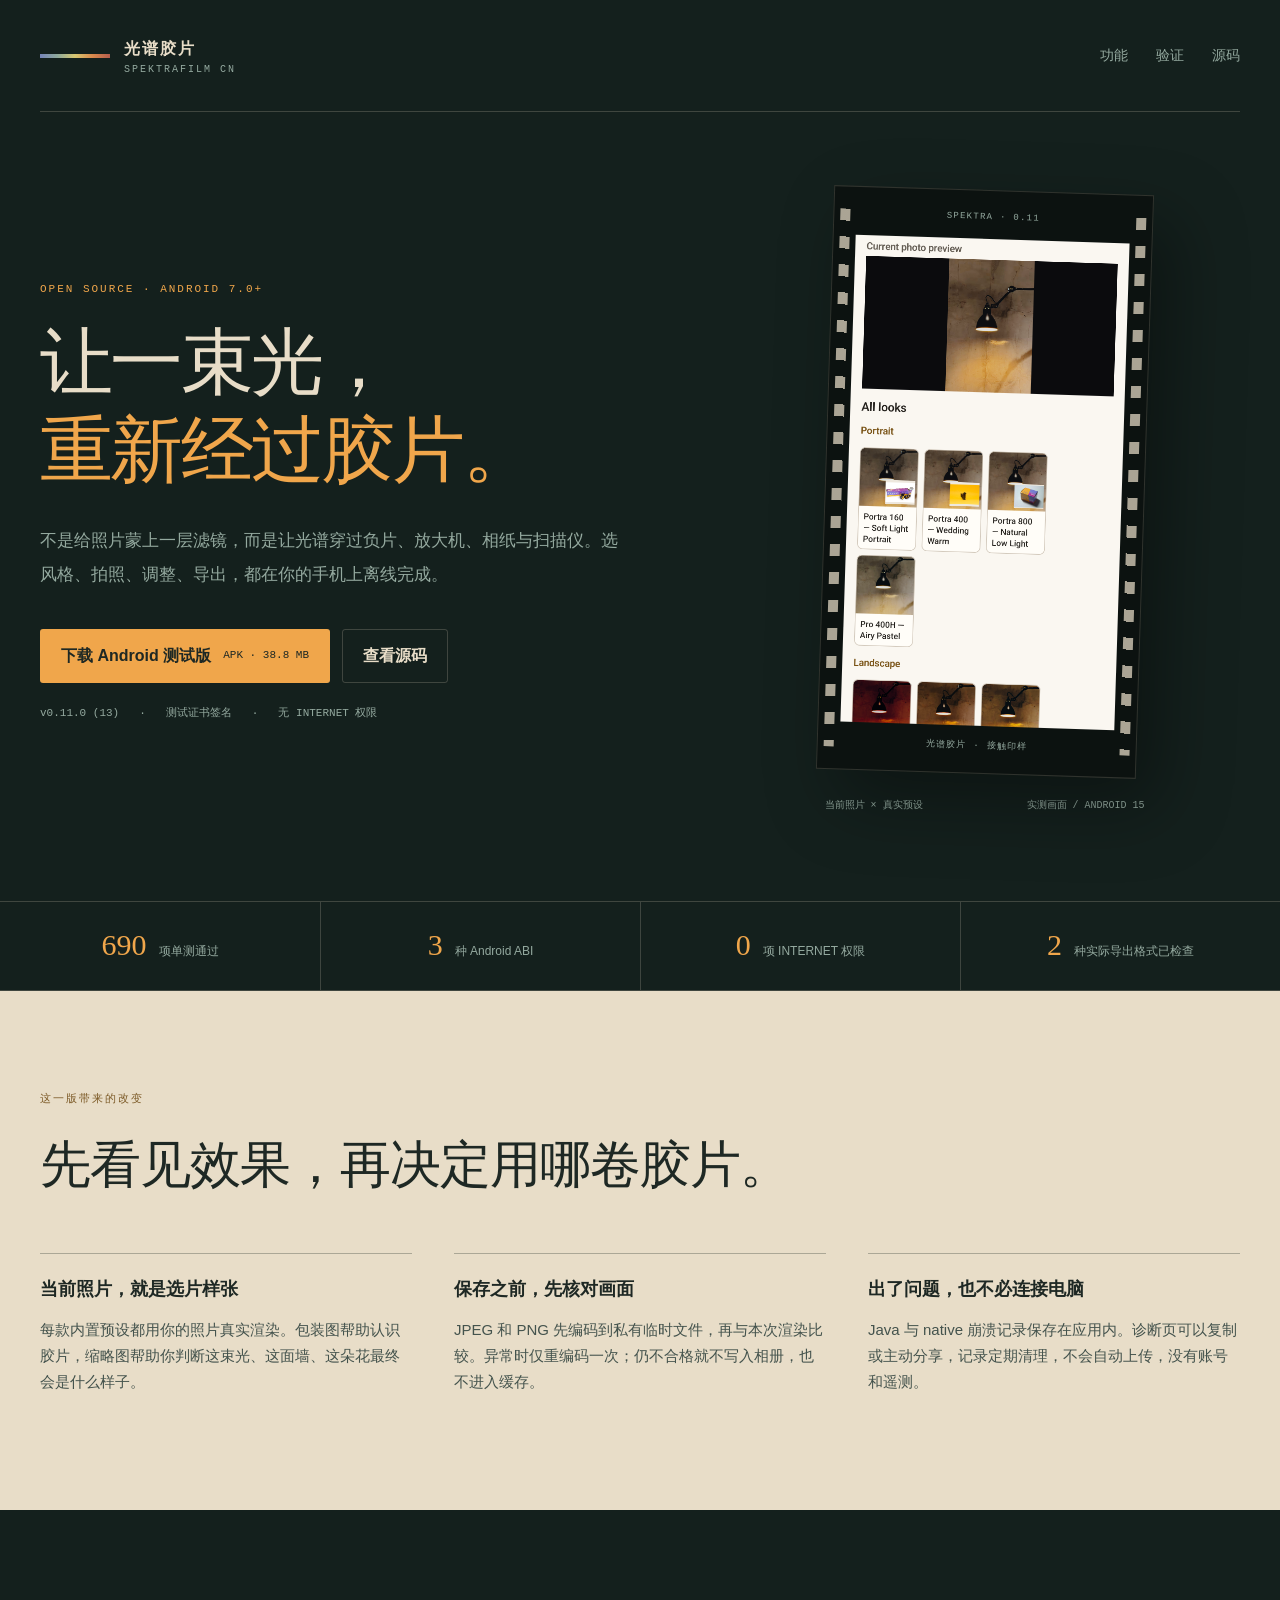
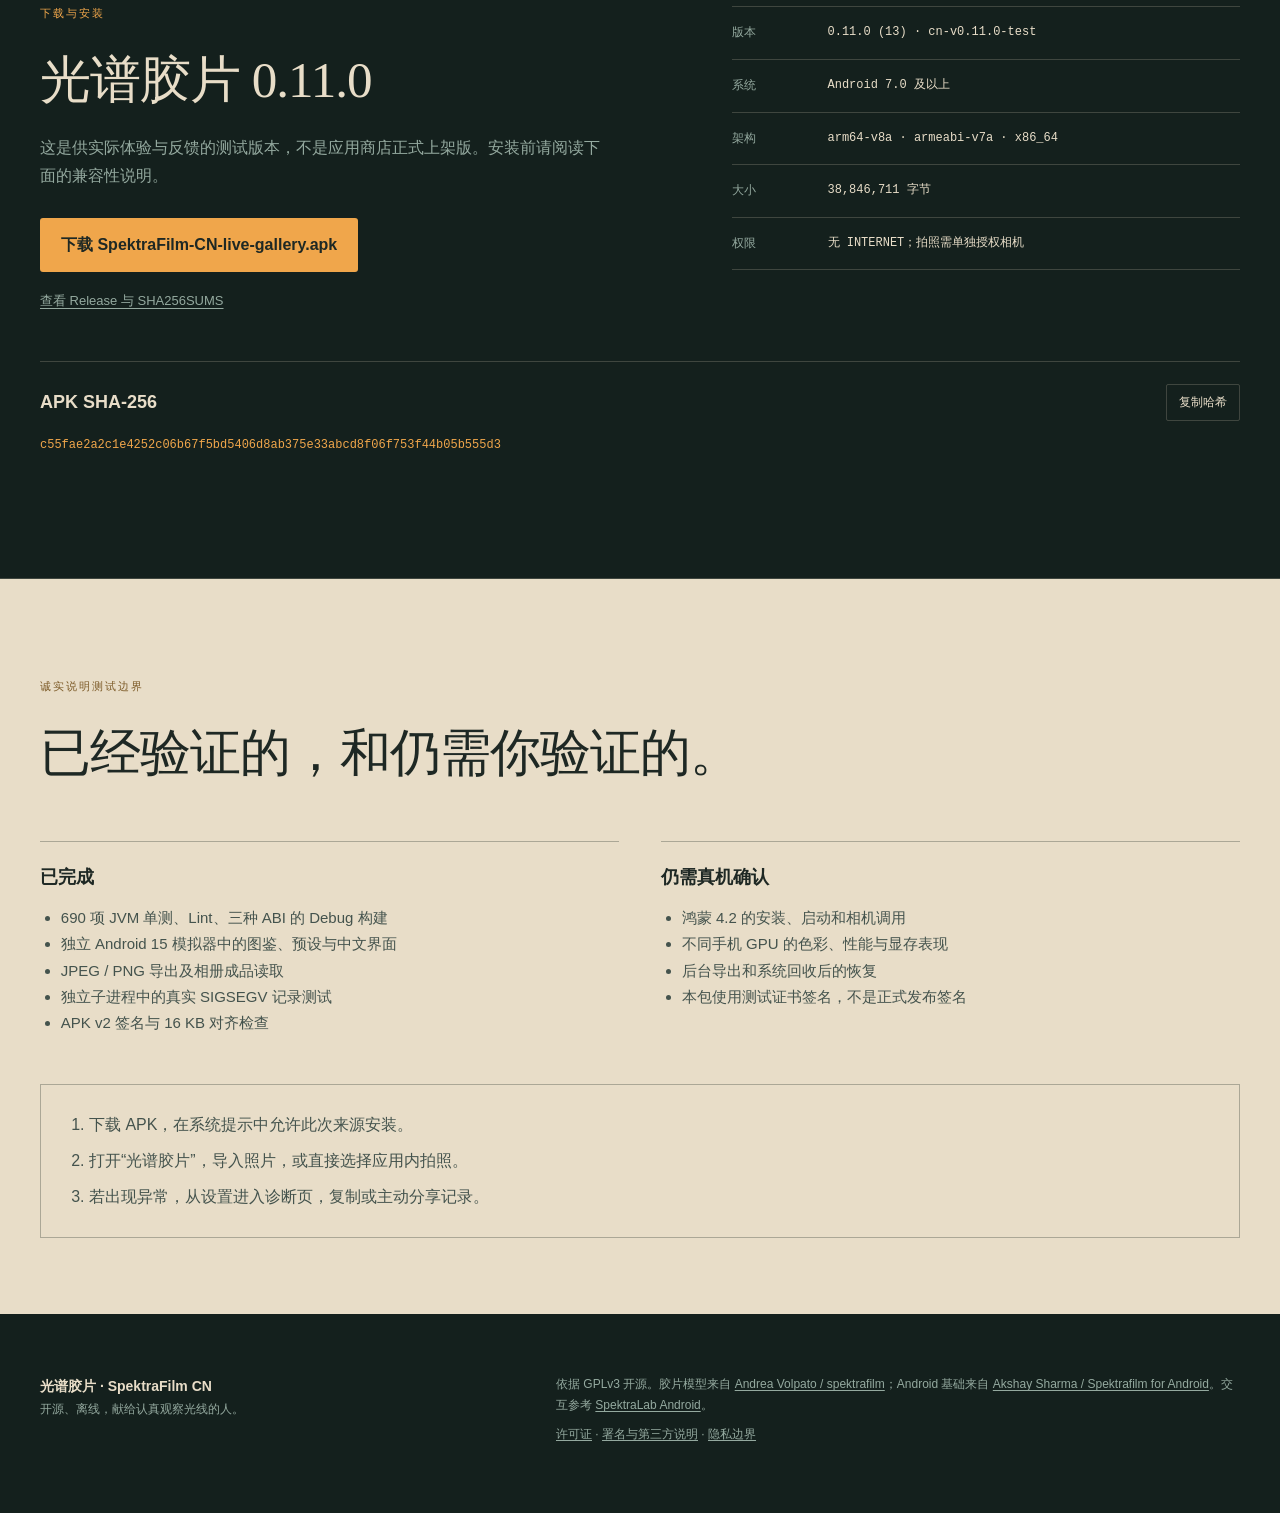
==== docs/index.html @ 11cb579d "SpektraFilm CN 0.11.0" ====
<!doctype html>
<html lang="zh-CN">
<head>
  <meta charset="utf-8">
  <meta name="viewport" content="width=device-width, initial-scale=1">
  <meta name="theme-color" content="#14201D">
  <meta name="description" content="光谱胶片 SpektraFilm CN：开源、离线的 Android 光谱胶片模拟。下载 0.11.0 测试版。">
  <title>光谱胶片 SpektraFilm CN — 让一束光，重新经过胶片</title>
  <link rel="stylesheet" href="site/style.css">
</head>
<body id="top">
  <a class="skip-link" href="#download">跳到下载信息</a>
  <header class="site-header">
    <a class="wordmark" href="#top" aria-label="光谱胶片首页">
      <span class="spectrum" aria-hidden="true"></span>
      <span>光谱胶片</span>
      <small>SPEKTRAFILM CN</small>
    </a>
    <nav aria-label="页面导航">
      <a href="#features">功能</a>
      <a href="#verification">验证</a>
      <a href="https://github.com/idsmile812-design/SpektraFilm-CN">源码</a>
    </nav>
  </header>

  <main>
    <section class="hero" aria-labelledby="hero-title">
      <div class="hero-copy">
        <p class="eyebrow">OPEN SOURCE · ANDROID 7.0+</p>
        <h1 id="hero-title">让一束光，<br><em>重新经过胶片。</em></h1>
        <p class="hero-intro">不是给照片蒙上一层滤镜，而是让光谱穿过负片、放大机、相纸与扫描仪。选风格、拍照、调整、导出，都在你的手机上离线完成。</p>
        <div class="actions">
          <a class="button button-primary" href="https://github.com/idsmile812-design/SpektraFilm-CN/releases/download/cn-v0.11.0-test/SpektraFilm-CN-live-gallery.apk">
            <span>下载 Android 测试版</span><small>APK · 38.8 MB</small>
          </a>
          <a class="button button-secondary" href="https://github.com/idsmile812-design/SpektraFilm-CN">查看源码</a>
        </div>
        <p class="release-line"><span>v0.11.0 (13)</span><span>测试证书签名</span><span>无 INTERNET 权限</span></p>
      </div>

      <figure class="film-figure">
        <div class="film-strip">
          <div class="film-leader" aria-hidden="true">SPEKTRA · 0.11</div>
          <img src="site/app-gallery.png" width="1080" height="2400" alt="光谱胶片真实应用画面：当前灯影照片经过多款内置预设后形成风格缩略图，右下角保留部分原版胶片包装">
          <div class="film-tail" aria-hidden="true">光谱胶片 · 接触印样</div>
        </div>
        <figcaption><span>当前照片 × 真实预设</span><span>实测画面 / ANDROID 15</span></figcaption>
      </figure>
    </section>

    <section class="proof-line" aria-label="构建验证摘要">
      <div><strong>690</strong><span>项单测通过</span></div>
      <div><strong>3</strong><span>种 Android ABI</span></div>
      <div><strong>0</strong><span>项 INTERNET 权限</span></div>
      <div><strong>2</strong><span>种实际导出格式已检查</span></div>
    </section>

    <section class="content-section" id="features" aria-labelledby="features-title">
      <p class="section-label">这一版带来的改变</p>
      <h2 id="features-title">先看见效果，再决定用哪卷胶片。</h2>
      <div class="feature-grid">
        <article>
          <h3>当前照片，就是选片样张</h3>
          <p>每款内置预设都用你的照片真实渲染。包装图帮助认识胶片，缩略图帮助你判断这束光、这面墙、这朵花最终会是什么样子。</p>
        </article>
        <article>
          <h3>保存之前，先核对画面</h3>
          <p>JPEG 和 PNG 先编码到私有临时文件，再与本次渲染比较。异常时仅重编码一次；仍不合格就不写入相册，也不进入缓存。</p>
        </article>
        <article>
          <h3>出了问题，也不必连接电脑</h3>
          <p>Java 与 native 崩溃记录保存在应用内。诊断页可以复制或主动分享，记录定期清理，不会自动上传，没有账号和遥测。</p>
        </article>
      </div>
    </section>

    <section class="download-section" id="download" aria-labelledby="download-title">
      <div class="download-copy">
        <p class="section-label">下载与安装</p>
        <h2 id="download-title">光谱胶片 0.11.0</h2>
        <p>这是供实际体验与反馈的测试版本，不是应用商店正式上架版。安装前请阅读下面的兼容性说明。</p>
        <a class="button button-primary" href="https://github.com/idsmile812-design/SpektraFilm-CN/releases/download/cn-v0.11.0-test/SpektraFilm-CN-live-gallery.apk">下载 SpektraFilm-CN-live-gallery.apk</a>
        <a class="release-link" href="https://github.com/idsmile812-design/SpektraFilm-CN/releases/tag/cn-v0.11.0-test">查看 Release 与 SHA256SUMS</a>
      </div>
      <dl class="metadata">
        <div><dt>版本</dt><dd>0.11.0 (13) · cn-v0.11.0-test</dd></div>
        <div><dt>系统</dt><dd>Android 7.0 及以上</dd></div>
        <div><dt>架构</dt><dd>arm64-v8a · armeabi-v7a · x86_64</dd></div>
        <div><dt>大小</dt><dd>38,846,711 字节</dd></div>
        <div><dt>权限</dt><dd>无 INTERNET；拍照需单独授权相机</dd></div>
      </dl>
      <div class="hash-block">
        <div class="hash-heading"><h3>APK SHA-256</h3><button id="copy-hash" type="button" data-hash="c55fae2a2c1e4252c06b67f5bd5406d8ab375e33abcd8f06f753f44b05b555d3">复制哈希</button></div>
        <code id="apk-hash">c55fae2a2c1e4252c06b67f5bd5406d8ab375e33abcd8f06f753f44b05b555d3</code>
        <p id="copy-status" role="status" aria-live="polite"></p>
      </div>
    </section>

    <section class="content-section verification" id="verification" aria-labelledby="verification-title">
      <p class="section-label">诚实说明测试边界</p>
      <h2 id="verification-title">已经验证的，和仍需你验证的。</h2>
      <div class="verification-grid">
        <article>
          <h3>已完成</h3>
          <ul>
            <li>690 项 JVM 单测、Lint、三种 ABI 的 Debug 构建</li>
            <li>独立 Android 15 模拟器中的图鉴、预设与中文界面</li>
            <li>JPEG / PNG 导出及相册成品读取</li>
            <li>独立子进程中的真实 SIGSEGV 记录测试</li>
            <li>APK v2 签名与 16 KB 对齐检查</li>
          </ul>
        </article>
        <article>
          <h3>仍需真机确认</h3>
          <ul>
            <li>鸿蒙 4.2 的安装、启动和相机调用</li>
            <li>不同手机 GPU 的色彩、性能与显存表现</li>
            <li>后台导出和系统回收后的恢复</li>
            <li>本包使用测试证书签名，不是正式发布签名</li>
          </ul>
        </article>
      </div>
      <ol class="install-steps">
        <li>下载 APK，在系统提示中允许此次来源安装。</li>
        <li>打开“光谱胶片”，导入照片，或直接选择应用内拍照。</li>
        <li>若出现异常，从设置进入诊断页，复制或主动分享记录。</li>
      </ol>
    </section>
  </main>

  <footer>
    <div>
      <strong>光谱胶片 · SpektraFilm CN</strong>
      <p>开源、离线，献给认真观察光线的人。</p>
    </div>
    <div class="credits">
      <p>依据 GPLv3 开源。胶片模型来自 <a href="https://github.com/andreavolpato/spektrafilm">Andrea Volpato / spektrafilm</a>；Android 基础来自 <a href="https://github.com/thetechgeekko/Spektrafilm-android">Akshay Sharma / Spektrafilm for Android</a>。交互参考 <a href="https://github.com/SAINTTaiYi/SpektraLab-Android">SpektraLab Android</a>。</p>
      <p><a href="https://github.com/idsmile812-design/SpektraFilm-CN/blob/main/LICENSE">许可证</a> · <a href="https://github.com/idsmile812-design/SpektraFilm-CN/blob/main/NOTICE.md">署名与第三方说明</a> · <a href="https://github.com/idsmile812-design/SpektraFilm-CN/blob/main/docs/PRIVACY.md">隐私边界</a></p>
    </div>
  </footer>

  <script>
    (() => {
      const button = document.getElementById('copy-hash');
      const status = document.getElementById('copy-status');
      button.addEventListener('click', async () => {
        const value = button.dataset.hash;
        try {
          if (navigator.clipboard && window.isSecureContext) {
            await navigator.clipboard.writeText(value);
          } else {
            const field = document.createElement('textarea');
            field.value = value;
            field.setAttribute('readonly', '');
            field.style.position = 'fixed';
            field.style.opacity = '0';
            document.body.appendChild(field);
            field.select();
            const copied = document.execCommand('copy');
            field.remove();
            if (!copied) throw new Error('copy failed');
          }
          status.textContent = '已复制，可用于核对下载文件。';
          button.textContent = '已复制';
        } catch (_) {
          status.textContent = '请选中上方哈希并手动复制。';
        }
      });
    })();
  </script>
</body>
</html>
---- docs/site/style.css ----
:root {
  color-scheme: dark;
  --darkroom: #14201D;
  --paper: #E8DDC8;
  --amber: #F0A64B;
  --sage: #94A99F;
  --ink: #1E2824;
  --line: rgba(232, 221, 200, 0.2);
  --display: "Songti SC", "STSong", "Noto Serif CJK SC", serif;
  --body: "PingFang SC", "Microsoft YaHei", "Noto Sans CJK SC", sans-serif;
  --mono: "SFMono-Regular", "Cascadia Mono", "JetBrains Mono", monospace;
}

* { box-sizing: border-box; }
html { scroll-behavior: smooth; }
body {
  margin: 0;
  background: var(--darkroom);
  color: var(--paper);
  font-family: var(--body);
  font-size: 16px;
  line-height: 1.75;
  -webkit-font-smoothing: antialiased;
}
a { color: inherit; text-underline-offset: 0.2em; }
a:focus-visible, button:focus-visible {
  outline: 3px solid var(--amber);
  outline-offset: 5px;
}
img { display: block; max-width: 100%; }
button { font: inherit; }
.skip-link {
  position: fixed;
  top: 12px;
  left: 12px;
  z-index: 20;
  padding: 10px 16px;
  background: var(--amber);
  color: var(--ink);
  transform: translateY(-180%);
}
.skip-link:focus { transform: translateY(0); }

.site-header {
  width: min(1280px, calc(100% - 80px));
  min-height: 112px;
  margin: 0 auto;
  display: flex;
  align-items: center;
  justify-content: space-between;
  gap: 28px;
  border-bottom: 1px solid var(--line);
}
.wordmark {
  display: grid;
  grid-template-columns: 70px auto;
  column-gap: 14px;
  align-items: center;
  text-decoration: none;
  font-weight: 650;
  letter-spacing: 0.12em;
}
.wordmark small {
  grid-column: 2;
  color: var(--sage);
  font: 10px/1.4 var(--mono);
  letter-spacing: 0.2em;
}
.spectrum {
  grid-row: 1 / span 2;
  width: 70px;
  height: 4px;
  background: linear-gradient(90deg, #7584B8, #8EA99B, #D7C771, #D9894C, #B45D4D);
}
.site-header nav { display: flex; gap: 28px; }
.site-header nav a {
  color: var(--sage);
  text-decoration: none;
  font-size: 14px;
}
.site-header nav a:hover { color: var(--amber); }

.hero {
  width: min(1280px, calc(100% - 80px));
  min-height: 760px;
  margin: 0 auto;
  padding: 78px 0 88px;
  display: grid;
  grid-template-columns: minmax(0, 1.08fr) minmax(340px, 0.92fr);
  align-items: center;
  gap: clamp(48px, 7vw, 110px);
}
.eyebrow, .section-label {
  margin: 0 0 22px;
  color: var(--amber);
  font: 11px/1.5 var(--mono);
  letter-spacing: 0.18em;
  text-transform: uppercase;
}
h1, h2, h3, p { margin-top: 0; }
h1 {
  margin-bottom: 30px;
  font: 500 clamp(48px, 5.7vw, 82px)/1.2 var(--display);
  letter-spacing: -0.035em;
}
h1 em { color: var(--amber); font-style: normal; }
.hero-intro {
  max-width: 580px;
  margin-bottom: 38px;
  color: var(--sage);
  font-size: 17px;
  line-height: 1.95;
}
.actions { display: flex; flex-wrap: wrap; gap: 12px; align-items: stretch; }
.button {
  min-height: 54px;
  padding: 13px 20px;
  display: inline-flex;
  align-items: center;
  justify-content: center;
  gap: 12px;
  border: 1px solid transparent;
  border-radius: 3px;
  text-decoration: none;
  font-weight: 650;
  line-height: 1.45;
  transition: background-color 160ms ease, color 160ms ease, border-color 160ms ease;
}
.button small { font: 11px/1.4 var(--mono); font-weight: 400; }
.button-primary { background: var(--amber); color: var(--ink); }
.button-primary:hover { background: #F6BC71; }
.button-secondary { border-color: var(--line); color: var(--paper); }
.button-secondary:hover { border-color: var(--amber); color: var(--amber); }
.release-line {
  margin: 22px 0 0;
  display: flex;
  flex-wrap: wrap;
  gap: 8px 20px;
  color: var(--sage);
  font: 11px/1.6 var(--mono);
}
.release-line span + span::before { content: "·"; margin-right: 20px; }

.film-figure { margin: 0; justify-self: center; animation: contact-in 650ms ease-out both; }
.film-strip {
  position: relative;
  width: min(320px, 72vw);
  padding: 20px 22px;
  background: #0C1210;
  border: 1px solid rgba(232, 221, 200, 0.16);
  box-shadow: 22px 28px 70px rgba(0, 0, 0, 0.36);
  transform: rotate(1.8deg);
}
.film-strip::before, .film-strip::after {
  content: "";
  position: absolute;
  top: 22px;
  bottom: 22px;
  width: 10px;
  background: repeating-linear-gradient(to bottom, var(--paper) 0 12px, transparent 12px 28px);
  opacity: 0.72;
}
.film-strip::before { left: 6px; }
.film-strip::after { right: 6px; }
.film-strip img { width: 100%; height: auto; aspect-ratio: 9 / 16; object-fit: cover; }
.film-leader, .film-tail {
  color: var(--sage);
  font: 9px/1.5 var(--mono);
  letter-spacing: 0.14em;
  text-align: center;
}
.film-leader { padding: 0 0 14px; }
.film-tail { padding: 14px 0 0; }
.film-figure figcaption {
  margin-top: 24px;
  display: flex;
  justify-content: space-between;
  gap: 20px;
  color: var(--sage);
  font: 10px/1.5 var(--mono);
}
@keyframes contact-in {
  from { opacity: 0; transform: translateY(20px); }
  to { opacity: 1; transform: translateY(0); }
}

.proof-line {
  display: grid;
  grid-template-columns: repeat(4, 1fr);
  border-top: 1px solid var(--line);
  border-bottom: 1px solid var(--line);
}
.proof-line > div {
  padding: 28px clamp(16px, 3vw, 48px);
  display: flex;
  align-items: baseline;
  justify-content: center;
  gap: 12px;
}
.proof-line > div + div { border-left: 1px solid var(--line); }
.proof-line strong { color: var(--amber); font: 500 30px/1 var(--display); }
.proof-line span { color: var(--sage); font-size: 12px; }

.content-section {
  padding: 100px max(40px, calc((100vw - 1200px) / 2));
  background: var(--paper);
  color: var(--ink);
}
.content-section .section-label { color: #7C5A27; }
.content-section h2, .download-section h2 {
  max-width: 780px;
  margin-bottom: 54px;
  font: 500 clamp(34px, 4vw, 52px)/1.35 var(--display);
  letter-spacing: -0.02em;
}
.feature-grid, .verification-grid {
  display: grid;
  grid-template-columns: repeat(3, 1fr);
  gap: 42px;
}
.feature-grid article { border-top: 1px solid rgba(30, 40, 36, 0.3); padding-top: 22px; }
.feature-grid h3, .verification-grid h3, .hash-block h3 {
  margin-bottom: 14px;
  font-size: 18px;
  line-height: 1.5;
}
.feature-grid p, .verification-grid li { color: #44534D; font-size: 15px; }

.download-section {
  padding: 96px max(40px, calc((100vw - 1200px) / 2));
  display: grid;
  grid-template-columns: 1.1fr 0.9fr;
  gap: 28px 70px;
  border-bottom: 1px solid var(--line);
}
.download-copy h2 { margin-bottom: 20px; }
.download-copy > p:not(.section-label) { max-width: 560px; margin-bottom: 28px; color: var(--sage); }
.download-copy .button { margin-bottom: 18px; }
.release-link { display: block; width: fit-content; color: var(--sage); font-size: 13px; }
.release-link:hover { color: var(--amber); }
.metadata { margin: 0; }
.metadata > div {
  padding: 15px 0;
  display: grid;
  grid-template-columns: 76px 1fr;
  gap: 20px;
  border-bottom: 1px solid var(--line);
}
.metadata > div:first-child { border-top: 1px solid var(--line); }
.metadata dt { color: var(--sage); font-size: 12px; }
.metadata dd { margin: 0; font: 12px/1.8 var(--mono); overflow-wrap: anywhere; }
.hash-block { grid-column: 1 / -1; margin-top: 20px; padding-top: 22px; border-top: 1px solid var(--line); }
.hash-heading { display: flex; align-items: center; justify-content: space-between; gap: 20px; }
.hash-block h3 { margin: 0; }
.hash-heading button {
  padding: 7px 12px;
  border: 1px solid var(--line);
  border-radius: 2px;
  background: transparent;
  color: var(--paper);
  cursor: pointer;
  font-size: 12px;
}
.hash-heading button:hover { border-color: var(--amber); color: var(--amber); }
.hash-block code {
  display: block;
  margin-top: 14px;
  color: var(--amber);
  font: 12px/1.8 var(--mono);
  overflow-wrap: anywhere;
}
#copy-status { min-height: 1.5em; margin: 8px 0 0; color: var(--sage); font-size: 12px; }

.verification { padding-bottom: 76px; }
.verification-grid { grid-template-columns: 1fr 1fr; }
.verification-grid article { border-top: 1px solid rgba(30, 40, 36, 0.3); padding-top: 22px; }
.verification-grid ul { margin: 0; padding-left: 1.3em; }
.install-steps {
  margin: 48px 0 0;
  padding: 26px 26px 26px 48px;
  border: 1px solid rgba(30, 40, 36, 0.3);
  color: #44534D;
}
.install-steps li + li { margin-top: 8px; }

footer {
  padding: 60px max(40px, calc((100vw - 1200px) / 2));
  display: grid;
  grid-template-columns: 0.8fr 1.2fr;
  gap: 60px;
  color: var(--sage);
  font-size: 12px;
}
footer strong { color: var(--paper); font-size: 14px; }
footer p { margin-bottom: 8px; }
.credits a:hover { color: var(--amber); }

@media (max-width: 900px) {
  .hero { grid-template-columns: 1fr; padding-top: 58px; }
  .hero-copy { max-width: 680px; }
  .film-figure { margin-top: 20px; }
  .film-strip { width: min(300px, 68vw); }
  .proof-line { grid-template-columns: 1fr 1fr; }
  .proof-line > div:nth-child(3) { border-left: 0; border-top: 1px solid var(--line); }
  .proof-line > div:nth-child(4) { border-top: 1px solid var(--line); }
  .feature-grid { grid-template-columns: 1fr; gap: 30px; }
  .download-section { grid-template-columns: 1fr; }
}

@media (max-width: 600px) {
  body { font-size: 15px; }
  .site-header, .hero { width: calc(100% - 36px); }
  .site-header { min-height: 88px; }
  .site-header nav { gap: 16px; }
  .site-header nav a { font-size: 12px; }
  .wordmark { grid-template-columns: 42px auto; column-gap: 10px; font-size: 14px; }
  .spectrum { width: 42px; }
  .wordmark small { font-size: 8px; }
  .hero { min-height: 0; padding: 46px 0 62px; gap: 36px; }
  h1 { font-size: clamp(42px, 12vw, 58px); }
  .hero-intro { font-size: 15px; }
  .actions { flex-direction: column; }
  .button { width: 100%; }
  .release-line { display: block; }
  .release-line span { display: block; }
  .release-line span + span::before { content: none; }
  .proof-line > div { padding: 22px 12px; flex-direction: column; align-items: center; gap: 8px; text-align: center; }
  .content-section, .download-section { padding: 68px 22px; }
  .content-section h2, .download-section h2 { margin-bottom: 34px; font-size: 34px; }
  .verification-grid { grid-template-columns: 1fr; }
  .metadata > div { grid-template-columns: 58px 1fr; gap: 12px; }
  .hash-heading { align-items: flex-start; }
  footer { padding: 46px 22px; grid-template-columns: 1fr; gap: 24px; }
  .film-figure figcaption { font-size: 8px; }
}

@media (prefers-reduced-motion: reduce) {
  html { scroll-behavior: auto; }
  *, *::before, *::after { animation: none !important; transition: none !important; }
}
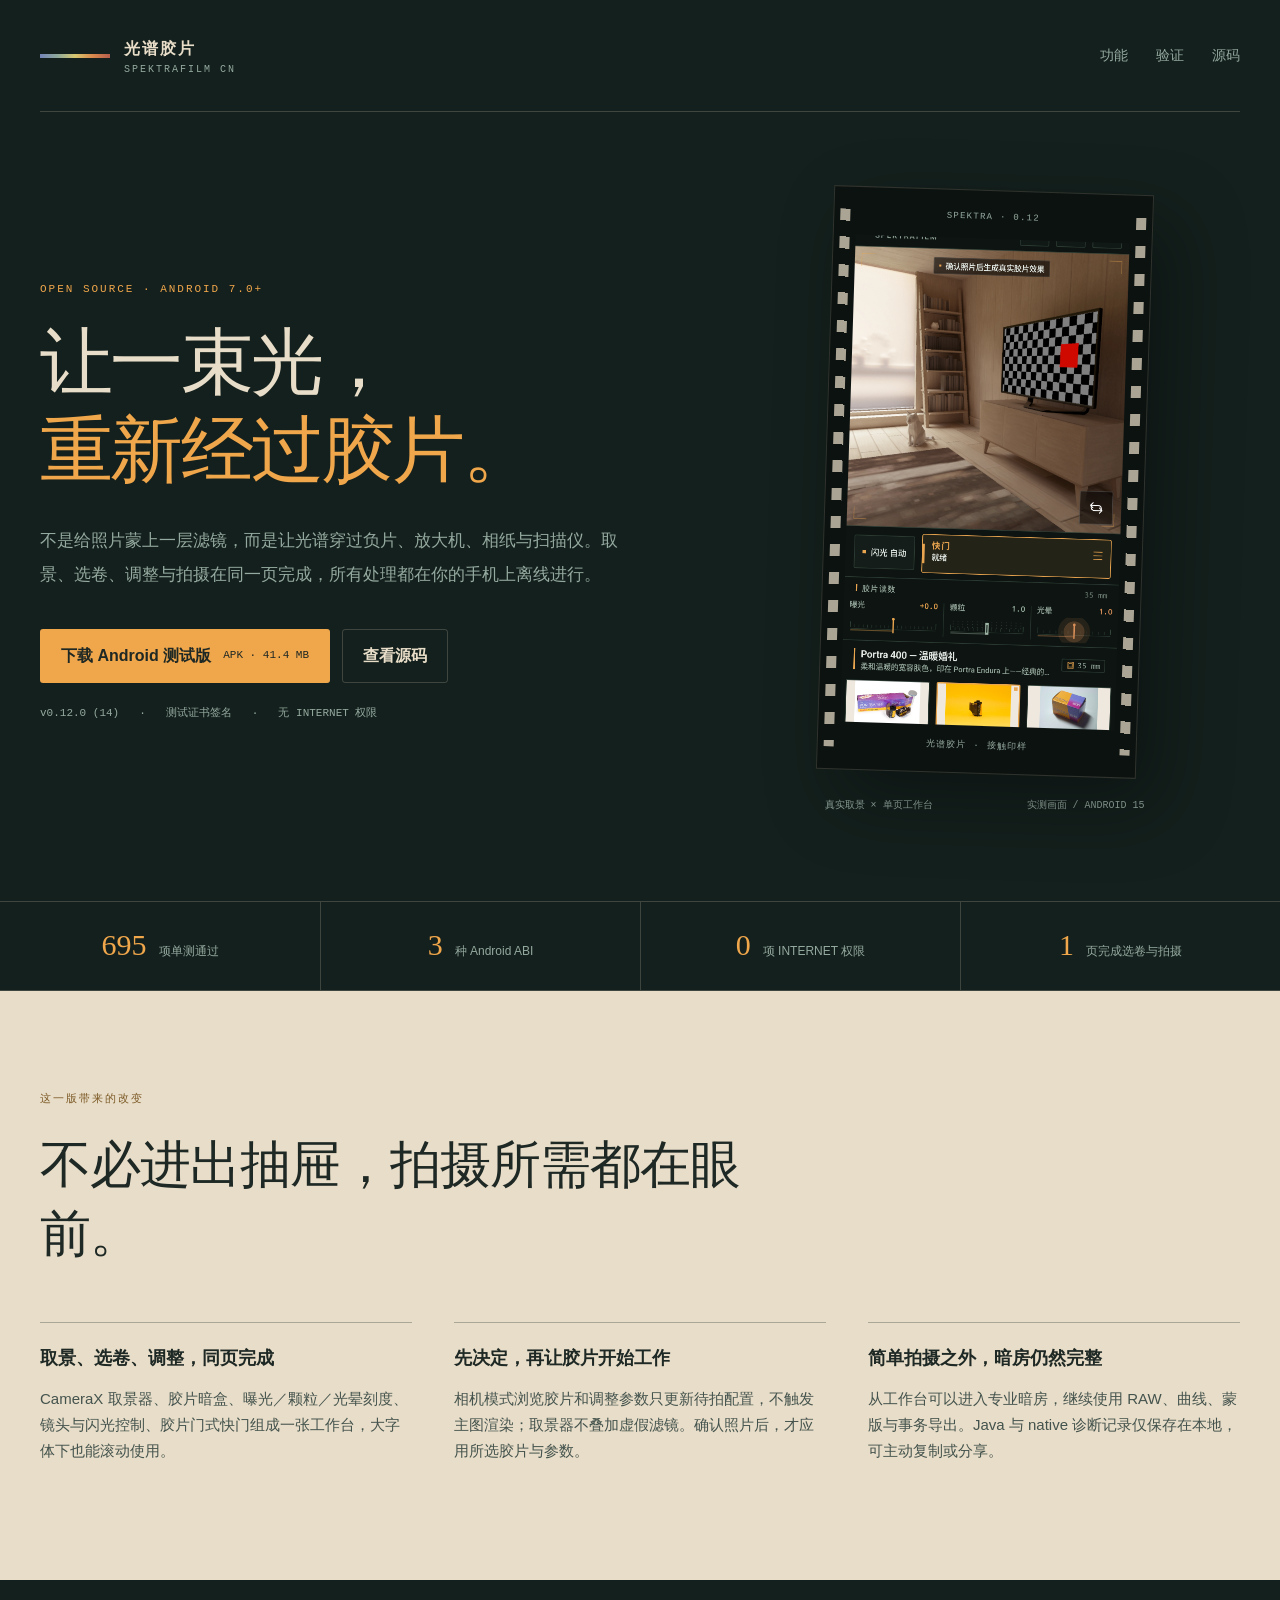
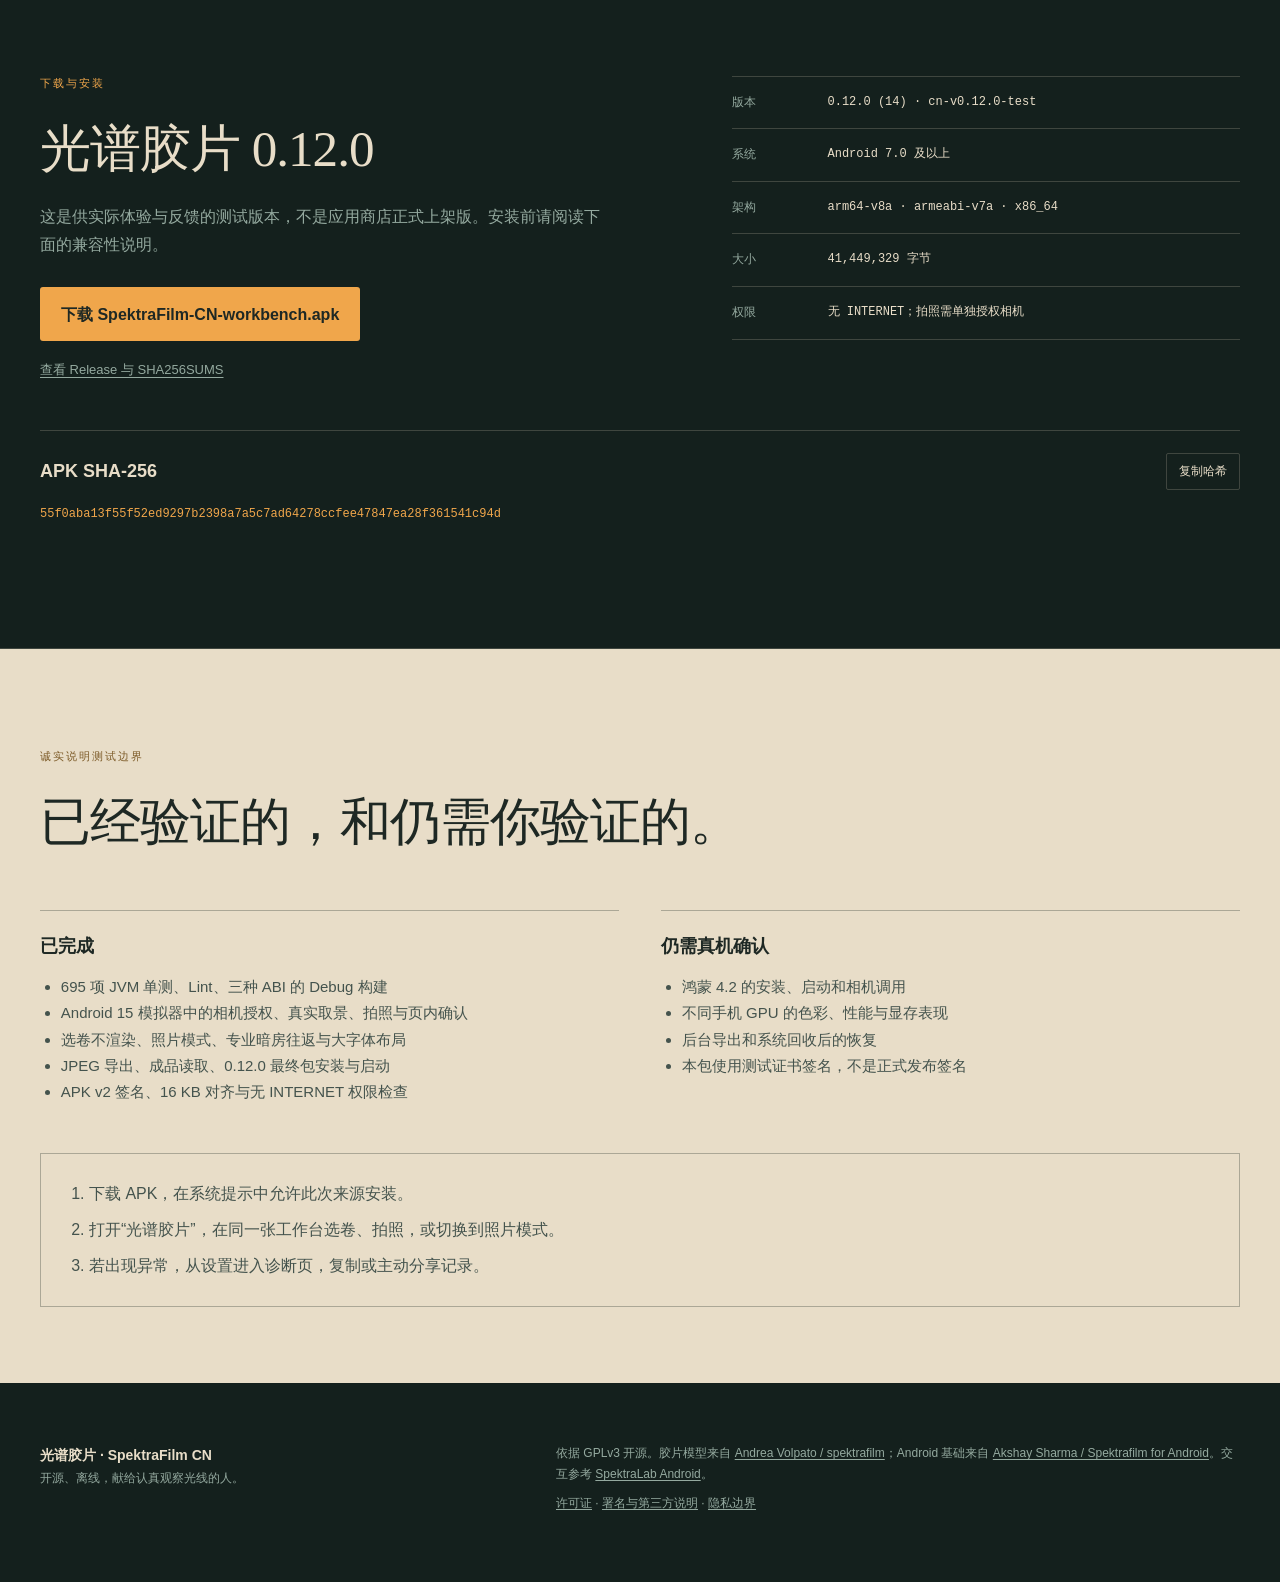
==== commit 05a24d44: "feat: add single-page capture workbench" ====
--- a/docs/index.html
+++ b/docs/index.html
@@ -4,7 +4,7 @@
   <meta charset="utf-8">
   <meta name="viewport" content="width=device-width, initial-scale=1">
   <meta name="theme-color" content="#14201D">
-  <meta name="description" content="光谱胶片 SpektraFilm CN：开源、离线的 Android 光谱胶片模拟。下载 0.11.0 测试版。">
+  <meta name="description" content="光谱胶片 SpektraFilm CN：开源、离线的 Android 光谱胶片模拟。下载 0.12.0 单页拍摄工作台测试版。">
   <title>光谱胶片 SpektraFilm CN — 让一束光，重新经过胶片</title>
   <link rel="stylesheet" href="site/style.css">
 </head>
@@ -28,48 +28,48 @@
       <div class="hero-copy">
         <p class="eyebrow">OPEN SOURCE · ANDROID 7.0+</p>
         <h1 id="hero-title">让一束光，<br><em>重新经过胶片。</em></h1>
-        <p class="hero-intro">不是给照片蒙上一层滤镜，而是让光谱穿过负片、放大机、相纸与扫描仪。选风格、拍照、调整、导出，都在你的手机上离线完成。</p>
+        <p class="hero-intro">不是给照片蒙上一层滤镜，而是让光谱穿过负片、放大机、相纸与扫描仪。取景、选卷、调整与拍摄在同一页完成，所有处理都在你的手机上离线进行。</p>
         <div class="actions">
-          <a class="button button-primary" href="https://github.com/idsmile812-design/SpektraFilm-CN/releases/download/cn-v0.11.0-test/SpektraFilm-CN-live-gallery.apk">
-            <span>下载 Android 测试版</span><small>APK · 38.8 MB</small>
+          <a class="button button-primary" href="https://github.com/idsmile812-design/SpektraFilm-CN/releases/download/cn-v0.12.0-test/SpektraFilm-CN-workbench.apk">
+            <span>下载 Android 测试版</span><small>APK · 41.4 MB</small>
           </a>
           <a class="button button-secondary" href="https://github.com/idsmile812-design/SpektraFilm-CN">查看源码</a>
         </div>
-        <p class="release-line"><span>v0.11.0 (13)</span><span>测试证书签名</span><span>无 INTERNET 权限</span></p>
+        <p class="release-line"><span>v0.12.0 (14)</span><span>测试证书签名</span><span>无 INTERNET 权限</span></p>
       </div>
 
       <figure class="film-figure">
         <div class="film-strip">
-          <div class="film-leader" aria-hidden="true">SPEKTRA · 0.11</div>
-          <img src="site/app-gallery.png" width="1080" height="2400" alt="光谱胶片真实应用画面：当前灯影照片经过多款内置预设后形成风格缩略图，右下角保留部分原版胶片包装">
+          <div class="film-leader" aria-hidden="true">SPEKTRA · 0.12</div>
+          <img src="site/app-gallery.png" width="1080" height="2400" alt="光谱胶片真实应用画面：单页拍摄工作台显示相机取景、刻度参数、快门和横向胶片暗盒">
           <div class="film-tail" aria-hidden="true">光谱胶片 · 接触印样</div>
         </div>
-        <figcaption><span>当前照片 × 真实预设</span><span>实测画面 / ANDROID 15</span></figcaption>
+        <figcaption><span>真实取景 × 单页工作台</span><span>实测画面 / ANDROID 15</span></figcaption>
       </figure>
     </section>
 
     <section class="proof-line" aria-label="构建验证摘要">
-      <div><strong>690</strong><span>项单测通过</span></div>
+      <div><strong>695</strong><span>项单测通过</span></div>
       <div><strong>3</strong><span>种 Android ABI</span></div>
       <div><strong>0</strong><span>项 INTERNET 权限</span></div>
-      <div><strong>2</strong><span>种实际导出格式已检查</span></div>
+      <div><strong>1</strong><span>页完成选卷与拍摄</span></div>
     </section>
 
     <section class="content-section" id="features" aria-labelledby="features-title">
       <p class="section-label">这一版带来的改变</p>
-      <h2 id="features-title">先看见效果，再决定用哪卷胶片。</h2>
+      <h2 id="features-title">不必进出抽屉，拍摄所需都在眼前。</h2>
       <div class="feature-grid">
         <article>
-          <h3>当前照片，就是选片样张</h3>
-          <p>每款内置预设都用你的照片真实渲染。包装图帮助认识胶片，缩略图帮助你判断这束光、这面墙、这朵花最终会是什么样子。</p>
+          <h3>取景、选卷、调整，同页完成</h3>
+          <p>CameraX 取景器、胶片暗盒、曝光／颗粒／光晕刻度、镜头与闪光控制、胶片门式快门组成一张工作台，大字体下也能滚动使用。</p>
         </article>
         <article>
-          <h3>保存之前，先核对画面</h3>
-          <p>JPEG 和 PNG 先编码到私有临时文件，再与本次渲染比较。异常时仅重编码一次；仍不合格就不写入相册，也不进入缓存。</p>
+          <h3>先决定，再让胶片开始工作</h3>
+          <p>相机模式浏览胶片和调整参数只更新待拍配置，不触发主图渲染；取景器不叠加虚假滤镜。确认照片后，才应用所选胶片与参数。</p>
         </article>
         <article>
-          <h3>出了问题，也不必连接电脑</h3>
-          <p>Java 与 native 崩溃记录保存在应用内。诊断页可以复制或主动分享，记录定期清理，不会自动上传，没有账号和遥测。</p>
+          <h3>简单拍摄之外，暗房仍然完整</h3>
+          <p>从工作台可以进入专业暗房，继续使用 RAW、曲线、蒙版与事务导出。Java 与 native 诊断记录仅保存在本地，可主动复制或分享。</p>
         </article>
       </div>
     </section>
@@ -77,21 +77,21 @@
     <section class="download-section" id="download" aria-labelledby="download-title">
       <div class="download-copy">
         <p class="section-label">下载与安装</p>
-        <h2 id="download-title">光谱胶片 0.11.0</h2>
+        <h2 id="download-title">光谱胶片 0.12.0</h2>
         <p>这是供实际体验与反馈的测试版本，不是应用商店正式上架版。安装前请阅读下面的兼容性说明。</p>
-        <a class="button button-primary" href="https://github.com/idsmile812-design/SpektraFilm-CN/releases/download/cn-v0.11.0-test/SpektraFilm-CN-live-gallery.apk">下载 SpektraFilm-CN-live-gallery.apk</a>
-        <a class="release-link" href="https://github.com/idsmile812-design/SpektraFilm-CN/releases/tag/cn-v0.11.0-test">查看 Release 与 SHA256SUMS</a>
+        <a class="button button-primary" href="https://github.com/idsmile812-design/SpektraFilm-CN/releases/download/cn-v0.12.0-test/SpektraFilm-CN-workbench.apk">下载 SpektraFilm-CN-workbench.apk</a>
+        <a class="release-link" href="https://github.com/idsmile812-design/SpektraFilm-CN/releases/tag/cn-v0.12.0-test">查看 Release 与 SHA256SUMS</a>
       </div>
       <dl class="metadata">
-        <div><dt>版本</dt><dd>0.11.0 (13) · cn-v0.11.0-test</dd></div>
+        <div><dt>版本</dt><dd>0.12.0 (14) · cn-v0.12.0-test</dd></div>
         <div><dt>系统</dt><dd>Android 7.0 及以上</dd></div>
         <div><dt>架构</dt><dd>arm64-v8a · armeabi-v7a · x86_64</dd></div>
-        <div><dt>大小</dt><dd>38,846,711 字节</dd></div>
+        <div><dt>大小</dt><dd>41,449,329 字节</dd></div>
         <div><dt>权限</dt><dd>无 INTERNET；拍照需单独授权相机</dd></div>
       </dl>
       <div class="hash-block">
-        <div class="hash-heading"><h3>APK SHA-256</h3><button id="copy-hash" type="button" data-hash="c55fae2a2c1e4252c06b67f5bd5406d8ab375e33abcd8f06f753f44b05b555d3">复制哈希</button></div>
-        <code id="apk-hash">c55fae2a2c1e4252c06b67f5bd5406d8ab375e33abcd8f06f753f44b05b555d3</code>
+        <div class="hash-heading"><h3>APK SHA-256</h3><button id="copy-hash" type="button" data-hash="55f0aba13f55f52ed9297b2398a7a5c7ad64278ccfee47847ea28f361541c94d">复制哈希</button></div>
+        <code id="apk-hash">55f0aba13f55f52ed9297b2398a7a5c7ad64278ccfee47847ea28f361541c94d</code>
         <p id="copy-status" role="status" aria-live="polite"></p>
       </div>
     </section>
@@ -103,11 +103,11 @@
         <article>
           <h3>已完成</h3>
           <ul>
-            <li>690 项 JVM 单测、Lint、三种 ABI 的 Debug 构建</li>
-            <li>独立 Android 15 模拟器中的图鉴、预设与中文界面</li>
-            <li>JPEG / PNG 导出及相册成品读取</li>
-            <li>独立子进程中的真实 SIGSEGV 记录测试</li>
-            <li>APK v2 签名与 16 KB 对齐检查</li>
+            <li>695 项 JVM 单测、Lint、三种 ABI 的 Debug 构建</li>
+            <li>Android 15 模拟器中的相机授权、真实取景、拍照与页内确认</li>
+            <li>选卷不渲染、照片模式、专业暗房往返与大字体布局</li>
+            <li>JPEG 导出、成品读取、0.12.0 最终包安装与启动</li>
+            <li>APK v2 签名、16 KB 对齐与无 INTERNET 权限检查</li>
           </ul>
         </article>
         <article>
@@ -122,7 +122,7 @@
       </div>
       <ol class="install-steps">
         <li>下载 APK，在系统提示中允许此次来源安装。</li>
-        <li>打开“光谱胶片”，导入照片，或直接选择应用内拍照。</li>
+        <li>打开“光谱胶片”，在同一张工作台选卷、拍照，或切换到照片模式。</li>
         <li>若出现异常，从设置进入诊断页，复制或主动分享记录。</li>
       </ol>
     </section>
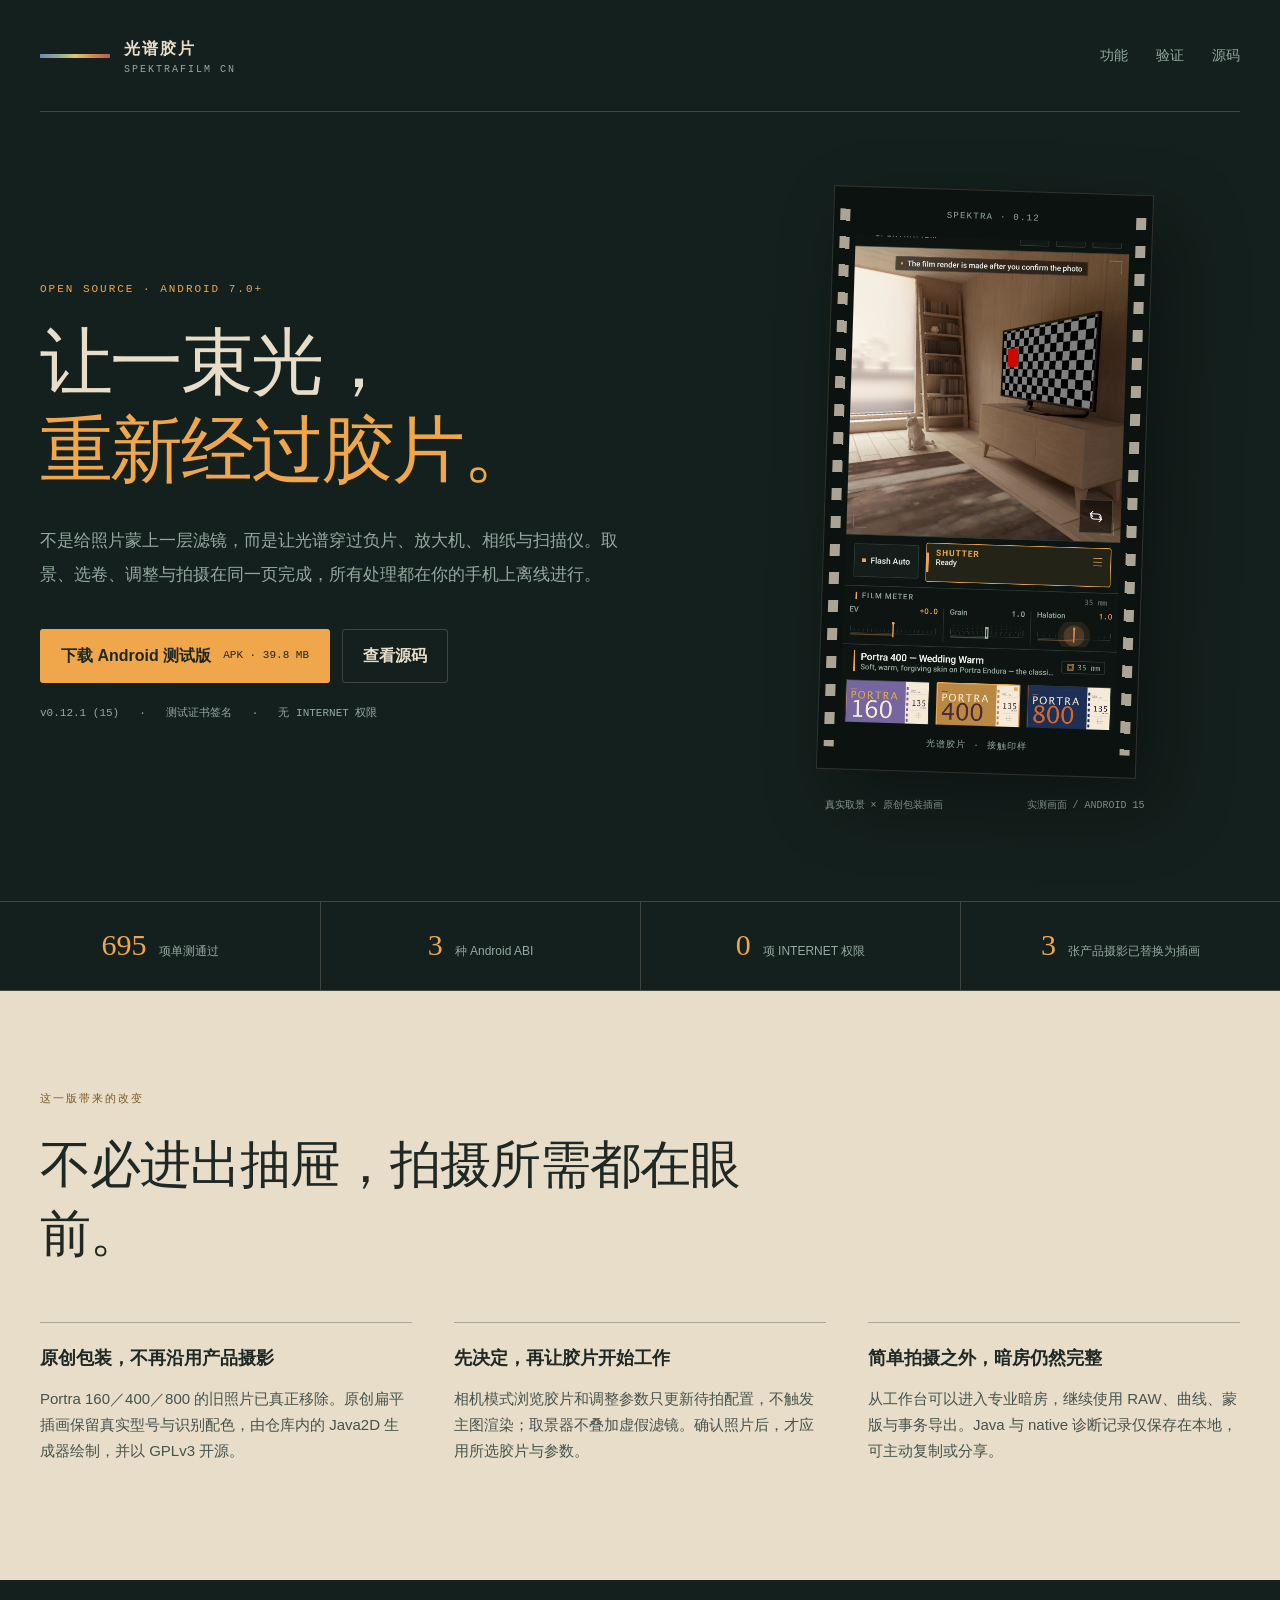
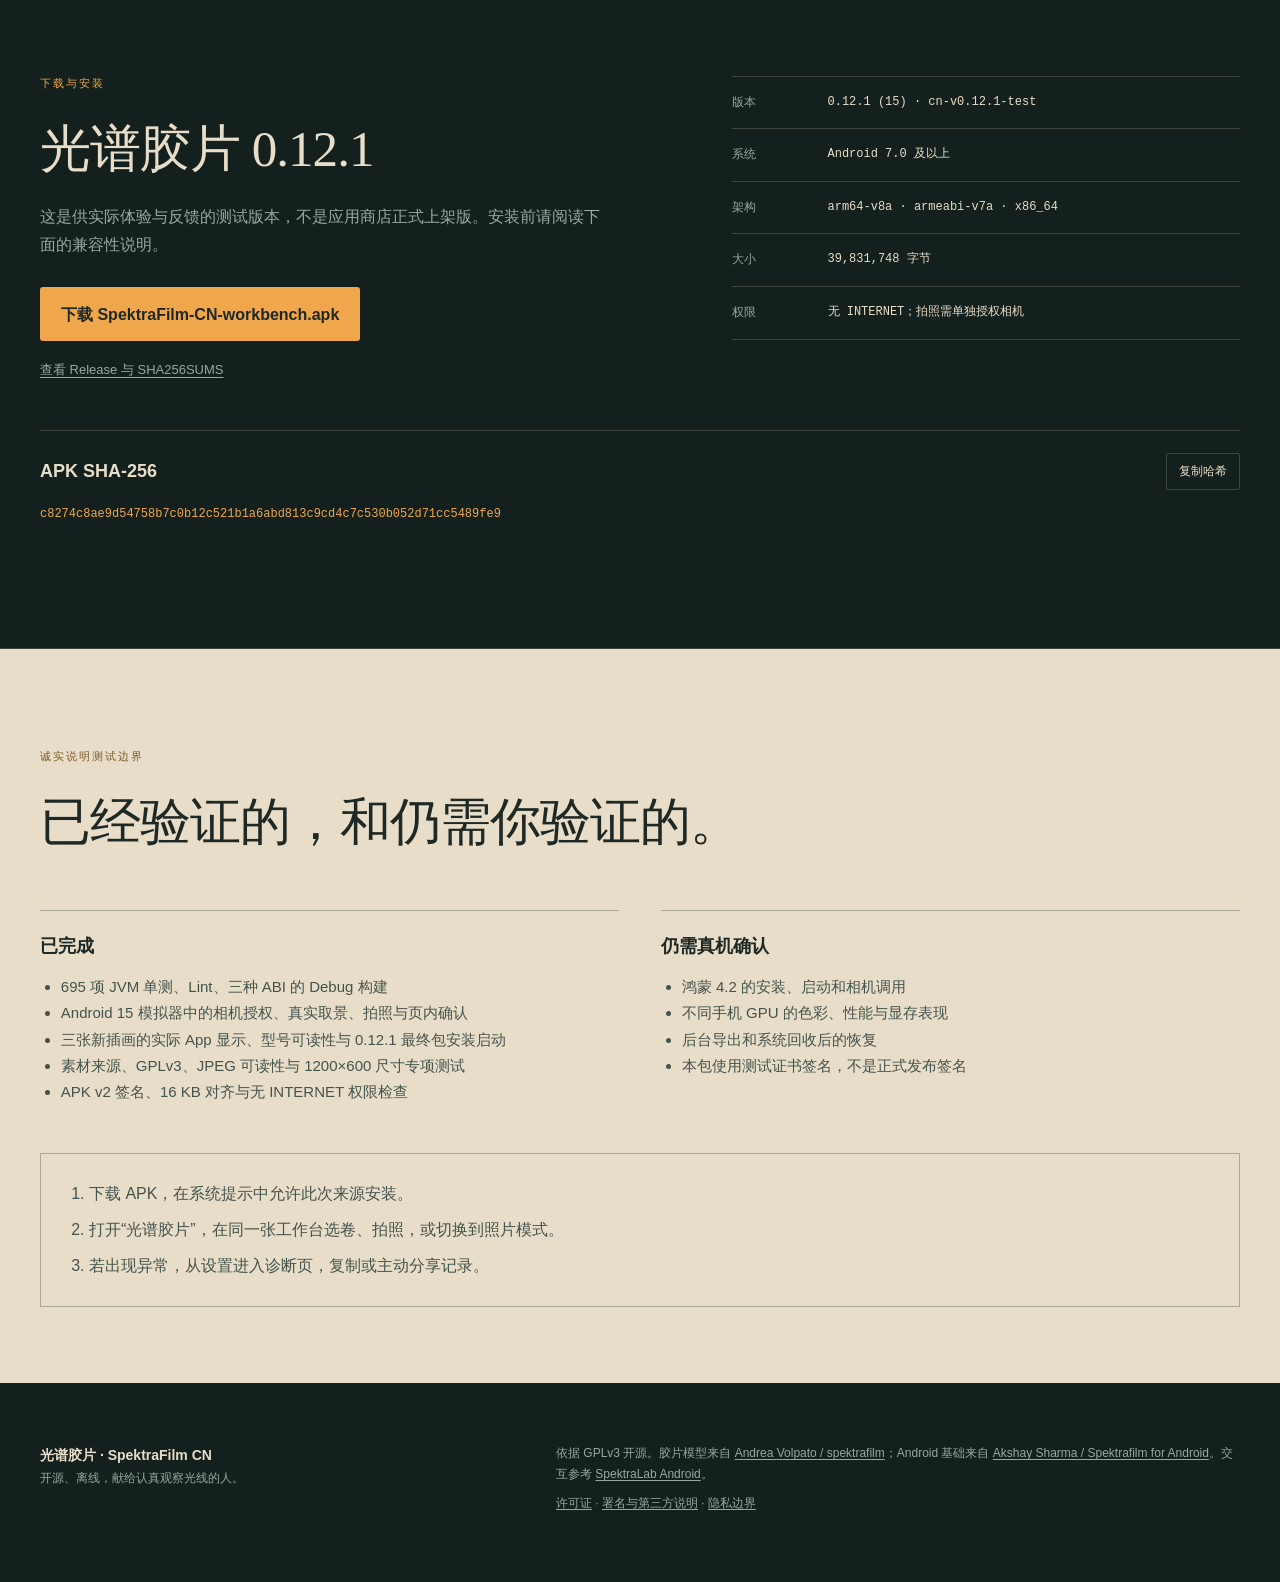
==== commit 37e7b6c6: "fix: replace packaging photos with original illustrations" ====
--- a/docs/index.html
+++ b/docs/index.html
@@ -4,7 +4,7 @@
   <meta charset="utf-8">
   <meta name="viewport" content="width=device-width, initial-scale=1">
   <meta name="theme-color" content="#14201D">
-  <meta name="description" content="光谱胶片 SpektraFilm CN：开源、离线的 Android 光谱胶片模拟。下载 0.12.0 单页拍摄工作台测试版。">
+  <meta name="description" content="光谱胶片 SpektraFilm CN：开源、离线的 Android 光谱胶片模拟。下载 0.12.1 单页拍摄工作台测试版。">
   <title>光谱胶片 SpektraFilm CN — 让一束光，重新经过胶片</title>
   <link rel="stylesheet" href="site/style.css">
 </head>
@@ -30,21 +30,21 @@
         <h1 id="hero-title">让一束光，<br><em>重新经过胶片。</em></h1>
         <p class="hero-intro">不是给照片蒙上一层滤镜，而是让光谱穿过负片、放大机、相纸与扫描仪。取景、选卷、调整与拍摄在同一页完成，所有处理都在你的手机上离线进行。</p>
         <div class="actions">
-          <a class="button button-primary" href="https://github.com/idsmile812-design/SpektraFilm-CN/releases/download/cn-v0.12.0-test/SpektraFilm-CN-workbench.apk">
-            <span>下载 Android 测试版</span><small>APK · 41.4 MB</small>
+          <a class="button button-primary" href="https://github.com/idsmile812-design/SpektraFilm-CN/releases/download/cn-v0.12.1-test/SpektraFilm-CN-workbench.apk">
+            <span>下载 Android 测试版</span><small>APK · 39.8 MB</small>
           </a>
           <a class="button button-secondary" href="https://github.com/idsmile812-design/SpektraFilm-CN">查看源码</a>
         </div>
-        <p class="release-line"><span>v0.12.0 (14)</span><span>测试证书签名</span><span>无 INTERNET 权限</span></p>
+        <p class="release-line"><span>v0.12.1 (15)</span><span>测试证书签名</span><span>无 INTERNET 权限</span></p>
       </div>
 
       <figure class="film-figure">
         <div class="film-strip">
           <div class="film-leader" aria-hidden="true">SPEKTRA · 0.12</div>
-          <img src="site/app-gallery.png" width="1080" height="2400" alt="光谱胶片真实应用画面：单页拍摄工作台显示相机取景、刻度参数、快门和横向胶片暗盒">
+          <img src="site/app-gallery.png" width="1080" height="2400" alt="光谱胶片真实应用画面：单页拍摄工作台显示相机取景、刻度参数、快门和三张原创 Portra 扁平包装插画">
           <div class="film-tail" aria-hidden="true">光谱胶片 · 接触印样</div>
         </div>
-        <figcaption><span>真实取景 × 单页工作台</span><span>实测画面 / ANDROID 15</span></figcaption>
+        <figcaption><span>真实取景 × 原创包装插画</span><span>实测画面 / ANDROID 15</span></figcaption>
       </figure>
     </section>
 
@@ -52,7 +52,7 @@
       <div><strong>695</strong><span>项单测通过</span></div>
       <div><strong>3</strong><span>种 Android ABI</span></div>
       <div><strong>0</strong><span>项 INTERNET 权限</span></div>
-      <div><strong>1</strong><span>页完成选卷与拍摄</span></div>
+      <div><strong>3</strong><span>张产品摄影已替换为插画</span></div>
     </section>
 
     <section class="content-section" id="features" aria-labelledby="features-title">
@@ -60,8 +60,8 @@
       <h2 id="features-title">不必进出抽屉，拍摄所需都在眼前。</h2>
       <div class="feature-grid">
         <article>
-          <h3>取景、选卷、调整，同页完成</h3>
-          <p>CameraX 取景器、胶片暗盒、曝光／颗粒／光晕刻度、镜头与闪光控制、胶片门式快门组成一张工作台，大字体下也能滚动使用。</p>
+          <h3>原创包装，不再沿用产品摄影</h3>
+          <p>Portra 160／400／800 的旧照片已真正移除。原创扁平插画保留真实型号与识别配色，由仓库内的 Java2D 生成器绘制，并以 GPLv3 开源。</p>
         </article>
         <article>
           <h3>先决定，再让胶片开始工作</h3>
@@ -77,21 +77,21 @@
     <section class="download-section" id="download" aria-labelledby="download-title">
       <div class="download-copy">
         <p class="section-label">下载与安装</p>
-        <h2 id="download-title">光谱胶片 0.12.0</h2>
+        <h2 id="download-title">光谱胶片 0.12.1</h2>
         <p>这是供实际体验与反馈的测试版本，不是应用商店正式上架版。安装前请阅读下面的兼容性说明。</p>
-        <a class="button button-primary" href="https://github.com/idsmile812-design/SpektraFilm-CN/releases/download/cn-v0.12.0-test/SpektraFilm-CN-workbench.apk">下载 SpektraFilm-CN-workbench.apk</a>
-        <a class="release-link" href="https://github.com/idsmile812-design/SpektraFilm-CN/releases/tag/cn-v0.12.0-test">查看 Release 与 SHA256SUMS</a>
+        <a class="button button-primary" href="https://github.com/idsmile812-design/SpektraFilm-CN/releases/download/cn-v0.12.1-test/SpektraFilm-CN-workbench.apk">下载 SpektraFilm-CN-workbench.apk</a>
+        <a class="release-link" href="https://github.com/idsmile812-design/SpektraFilm-CN/releases/tag/cn-v0.12.1-test">查看 Release 与 SHA256SUMS</a>
       </div>
       <dl class="metadata">
-        <div><dt>版本</dt><dd>0.12.0 (14) · cn-v0.12.0-test</dd></div>
+        <div><dt>版本</dt><dd>0.12.1 (15) · cn-v0.12.1-test</dd></div>
         <div><dt>系统</dt><dd>Android 7.0 及以上</dd></div>
         <div><dt>架构</dt><dd>arm64-v8a · armeabi-v7a · x86_64</dd></div>
-        <div><dt>大小</dt><dd>41,449,329 字节</dd></div>
+        <div><dt>大小</dt><dd>39,831,748 字节</dd></div>
         <div><dt>权限</dt><dd>无 INTERNET；拍照需单独授权相机</dd></div>
       </dl>
       <div class="hash-block">
-        <div class="hash-heading"><h3>APK SHA-256</h3><button id="copy-hash" type="button" data-hash="55f0aba13f55f52ed9297b2398a7a5c7ad64278ccfee47847ea28f361541c94d">复制哈希</button></div>
-        <code id="apk-hash">55f0aba13f55f52ed9297b2398a7a5c7ad64278ccfee47847ea28f361541c94d</code>
+        <div class="hash-heading"><h3>APK SHA-256</h3><button id="copy-hash" type="button" data-hash="c8274c8ae9d54758b7c0b12c521b1a6abd813c9cd4c7c530b052d71cc5489fe9">复制哈希</button></div>
+        <code id="apk-hash">c8274c8ae9d54758b7c0b12c521b1a6abd813c9cd4c7c530b052d71cc5489fe9</code>
         <p id="copy-status" role="status" aria-live="polite"></p>
       </div>
     </section>
@@ -105,8 +105,8 @@
           <ul>
             <li>695 项 JVM 单测、Lint、三种 ABI 的 Debug 构建</li>
             <li>Android 15 模拟器中的相机授权、真实取景、拍照与页内确认</li>
-            <li>选卷不渲染、照片模式、专业暗房往返与大字体布局</li>
-            <li>JPEG 导出、成品读取、0.12.0 最终包安装与启动</li>
+            <li>三张新插画的实际 App 显示、型号可读性与 0.12.1 最终包安装启动</li>
+            <li>素材来源、GPLv3、JPEG 可读性与 1200×600 尺寸专项测试</li>
             <li>APK v2 签名、16 KB 对齐与无 INTERNET 权限检查</li>
           </ul>
         </article>
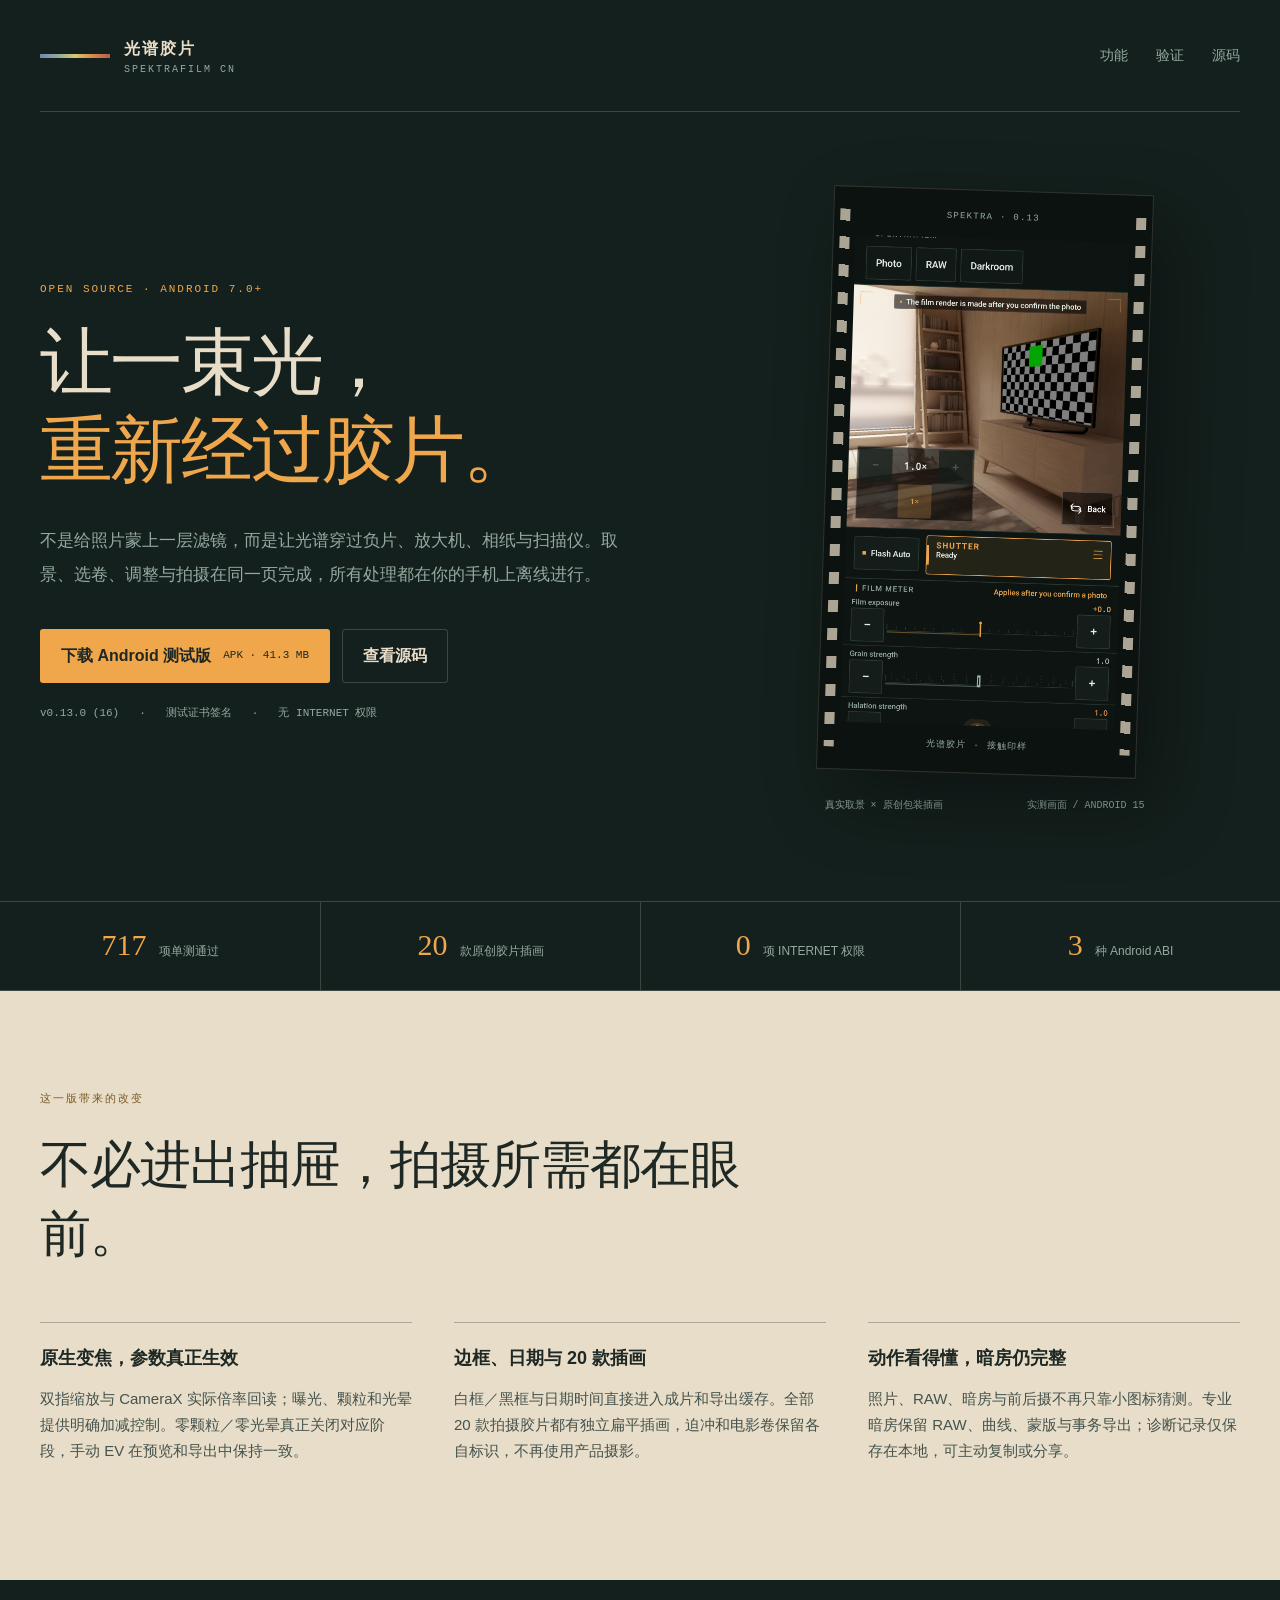
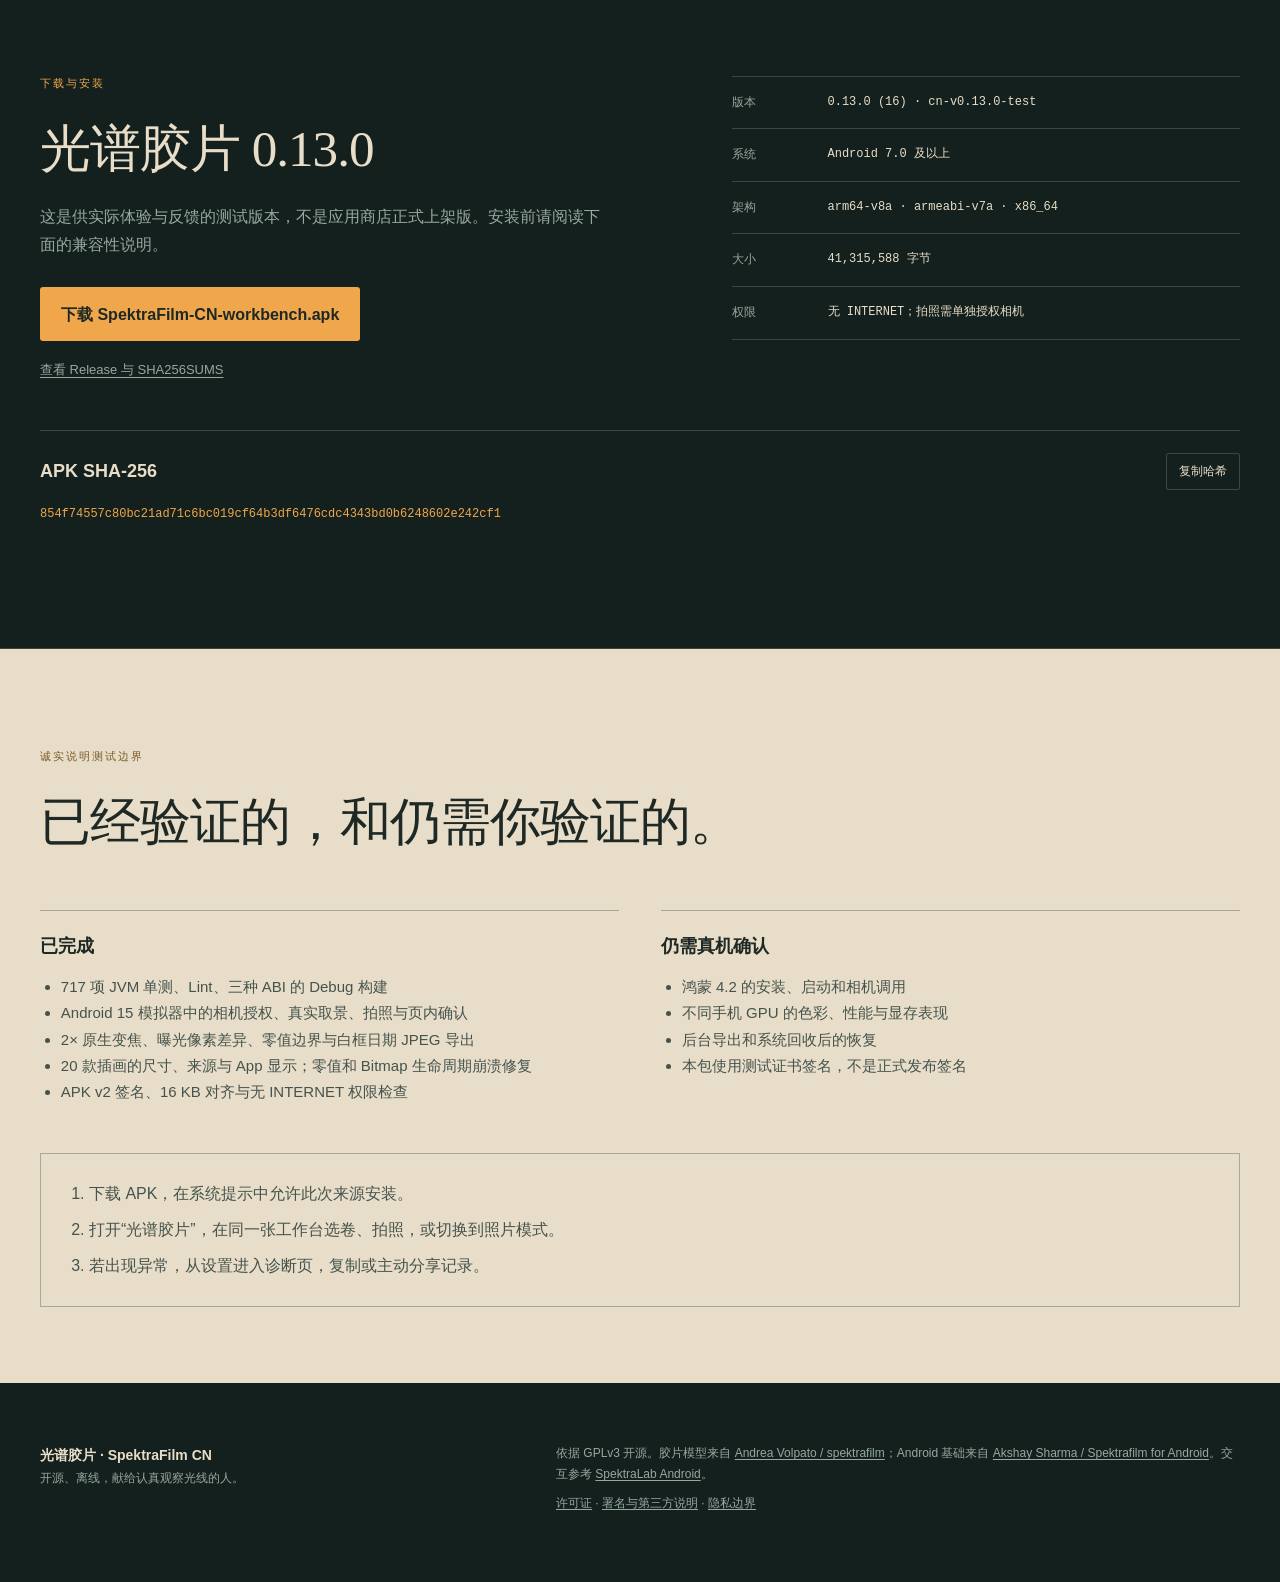
==== commit 55ea828f: "feat: complete camera workbench controls and finishing" ====
--- a/docs/index.html
+++ b/docs/index.html
@@ -4,7 +4,7 @@
   <meta charset="utf-8">
   <meta name="viewport" content="width=device-width, initial-scale=1">
   <meta name="theme-color" content="#14201D">
-  <meta name="description" content="光谱胶片 SpektraFilm CN：开源、离线的 Android 光谱胶片模拟。下载 0.12.1 单页拍摄工作台测试版。">
+  <meta name="description" content="光谱胶片 SpektraFilm CN：开源、离线的 Android 光谱胶片模拟。下载 0.13.0 单页拍摄工作台测试版。">
   <title>光谱胶片 SpektraFilm CN — 让一束光，重新经过胶片</title>
   <link rel="stylesheet" href="site/style.css">
 </head>
@@ -30,18 +30,18 @@
         <h1 id="hero-title">让一束光，<br><em>重新经过胶片。</em></h1>
         <p class="hero-intro">不是给照片蒙上一层滤镜，而是让光谱穿过负片、放大机、相纸与扫描仪。取景、选卷、调整与拍摄在同一页完成，所有处理都在你的手机上离线进行。</p>
         <div class="actions">
-          <a class="button button-primary" href="https://github.com/idsmile812-design/SpektraFilm-CN/releases/download/cn-v0.12.1-test/SpektraFilm-CN-workbench.apk">
-            <span>下载 Android 测试版</span><small>APK · 39.8 MB</small>
+          <a class="button button-primary" href="https://github.com/idsmile812-design/SpektraFilm-CN/releases/download/cn-v0.13.0-test/SpektraFilm-CN-workbench.apk">
+            <span>下载 Android 测试版</span><small>APK · 41.3 MB</small>
           </a>
           <a class="button button-secondary" href="https://github.com/idsmile812-design/SpektraFilm-CN">查看源码</a>
         </div>
-        <p class="release-line"><span>v0.12.1 (15)</span><span>测试证书签名</span><span>无 INTERNET 权限</span></p>
+        <p class="release-line"><span>v0.13.0 (16)</span><span>测试证书签名</span><span>无 INTERNET 权限</span></p>
       </div>
 
       <figure class="film-figure">
         <div class="film-strip">
-          <div class="film-leader" aria-hidden="true">SPEKTRA · 0.12</div>
-          <img src="site/app-gallery.png" width="1080" height="2400" alt="光谱胶片真实应用画面：单页拍摄工作台显示相机取景、刻度参数、快门和三张原创 Portra 扁平包装插画">
+          <div class="film-leader" aria-hidden="true">SPEKTRA · 0.13</div>
+          <img src="site/app-gallery.png" width="1080" height="2400" alt="光谱胶片真实应用画面：单页拍摄工作台显示相机取景、原生变焦、参数、快门和原创胶片插画">
           <div class="film-tail" aria-hidden="true">光谱胶片 · 接触印样</div>
         </div>
         <figcaption><span>真实取景 × 原创包装插画</span><span>实测画面 / ANDROID 15</span></figcaption>
@@ -49,10 +49,10 @@
     </section>
 
     <section class="proof-line" aria-label="构建验证摘要">
-      <div><strong>695</strong><span>项单测通过</span></div>
+      <div><strong>717</strong><span>项单测通过</span></div>
+      <div><strong>20</strong><span>款原创胶片插画</span></div>
+      <div><strong>0</strong><span>项 INTERNET 权限</span></div>
       <div><strong>3</strong><span>种 Android ABI</span></div>
-      <div><strong>0</strong><span>项 INTERNET 权限</span></div>
-      <div><strong>3</strong><span>张产品摄影已替换为插画</span></div>
     </section>
 
     <section class="content-section" id="features" aria-labelledby="features-title">
@@ -60,16 +60,16 @@
       <h2 id="features-title">不必进出抽屉，拍摄所需都在眼前。</h2>
       <div class="feature-grid">
         <article>
-          <h3>原创包装，不再沿用产品摄影</h3>
-          <p>Portra 160／400／800 的旧照片已真正移除。原创扁平插画保留真实型号与识别配色，由仓库内的 Java2D 生成器绘制，并以 GPLv3 开源。</p>
+          <h3>原生变焦，参数真正生效</h3>
+          <p>双指缩放与 CameraX 实际倍率回读；曝光、颗粒和光晕提供明确加减控制。零颗粒／零光晕真正关闭对应阶段，手动 EV 在预览和导出中保持一致。</p>
         </article>
         <article>
-          <h3>先决定，再让胶片开始工作</h3>
-          <p>相机模式浏览胶片和调整参数只更新待拍配置，不触发主图渲染；取景器不叠加虚假滤镜。确认照片后，才应用所选胶片与参数。</p>
+          <h3>边框、日期与 20 款插画</h3>
+          <p>白框／黑框与日期时间直接进入成片和导出缓存。全部 20 款拍摄胶片都有独立扁平插画，迫冲和电影卷保留各自标识，不再使用产品摄影。</p>
         </article>
         <article>
-          <h3>简单拍摄之外，暗房仍然完整</h3>
-          <p>从工作台可以进入专业暗房，继续使用 RAW、曲线、蒙版与事务导出。Java 与 native 诊断记录仅保存在本地，可主动复制或分享。</p>
+          <h3>动作看得懂，暗房仍完整</h3>
+          <p>照片、RAW、暗房与前后摄不再只靠小图标猜测。专业暗房保留 RAW、曲线、蒙版与事务导出；诊断记录仅保存在本地，可主动复制或分享。</p>
         </article>
       </div>
     </section>
@@ -77,21 +77,21 @@
     <section class="download-section" id="download" aria-labelledby="download-title">
       <div class="download-copy">
         <p class="section-label">下载与安装</p>
-        <h2 id="download-title">光谱胶片 0.12.1</h2>
+        <h2 id="download-title">光谱胶片 0.13.0</h2>
         <p>这是供实际体验与反馈的测试版本，不是应用商店正式上架版。安装前请阅读下面的兼容性说明。</p>
-        <a class="button button-primary" href="https://github.com/idsmile812-design/SpektraFilm-CN/releases/download/cn-v0.12.1-test/SpektraFilm-CN-workbench.apk">下载 SpektraFilm-CN-workbench.apk</a>
-        <a class="release-link" href="https://github.com/idsmile812-design/SpektraFilm-CN/releases/tag/cn-v0.12.1-test">查看 Release 与 SHA256SUMS</a>
+        <a class="button button-primary" href="https://github.com/idsmile812-design/SpektraFilm-CN/releases/download/cn-v0.13.0-test/SpektraFilm-CN-workbench.apk">下载 SpektraFilm-CN-workbench.apk</a>
+        <a class="release-link" href="https://github.com/idsmile812-design/SpektraFilm-CN/releases/tag/cn-v0.13.0-test">查看 Release 与 SHA256SUMS</a>
       </div>
       <dl class="metadata">
-        <div><dt>版本</dt><dd>0.12.1 (15) · cn-v0.12.1-test</dd></div>
+        <div><dt>版本</dt><dd>0.13.0 (16) · cn-v0.13.0-test</dd></div>
         <div><dt>系统</dt><dd>Android 7.0 及以上</dd></div>
         <div><dt>架构</dt><dd>arm64-v8a · armeabi-v7a · x86_64</dd></div>
-        <div><dt>大小</dt><dd>39,831,748 字节</dd></div>
+        <div><dt>大小</dt><dd>41,315,588 字节</dd></div>
         <div><dt>权限</dt><dd>无 INTERNET；拍照需单独授权相机</dd></div>
       </dl>
       <div class="hash-block">
-        <div class="hash-heading"><h3>APK SHA-256</h3><button id="copy-hash" type="button" data-hash="c8274c8ae9d54758b7c0b12c521b1a6abd813c9cd4c7c530b052d71cc5489fe9">复制哈希</button></div>
-        <code id="apk-hash">c8274c8ae9d54758b7c0b12c521b1a6abd813c9cd4c7c530b052d71cc5489fe9</code>
+        <div class="hash-heading"><h3>APK SHA-256</h3><button id="copy-hash" type="button" data-hash="854f74557c80bc21ad71c6bc019cf64b3df6476cdc4343bd0b6248602e242cf1">复制哈希</button></div>
+        <code id="apk-hash">854f74557c80bc21ad71c6bc019cf64b3df6476cdc4343bd0b6248602e242cf1</code>
         <p id="copy-status" role="status" aria-live="polite"></p>
       </div>
     </section>
@@ -103,10 +103,10 @@
         <article>
           <h3>已完成</h3>
           <ul>
-            <li>695 项 JVM 单测、Lint、三种 ABI 的 Debug 构建</li>
+            <li>717 项 JVM 单测、Lint、三种 ABI 的 Debug 构建</li>
             <li>Android 15 模拟器中的相机授权、真实取景、拍照与页内确认</li>
-            <li>三张新插画的实际 App 显示、型号可读性与 0.12.1 最终包安装启动</li>
-            <li>素材来源、GPLv3、JPEG 可读性与 1200×600 尺寸专项测试</li>
+            <li>2× 原生变焦、曝光像素差异、零值边界与白框日期 JPEG 导出</li>
+            <li>20 款插画的尺寸、来源与 App 显示；零值和 Bitmap 生命周期崩溃修复</li>
             <li>APK v2 签名、16 KB 对齐与无 INTERNET 权限检查</li>
           </ul>
         </article>
